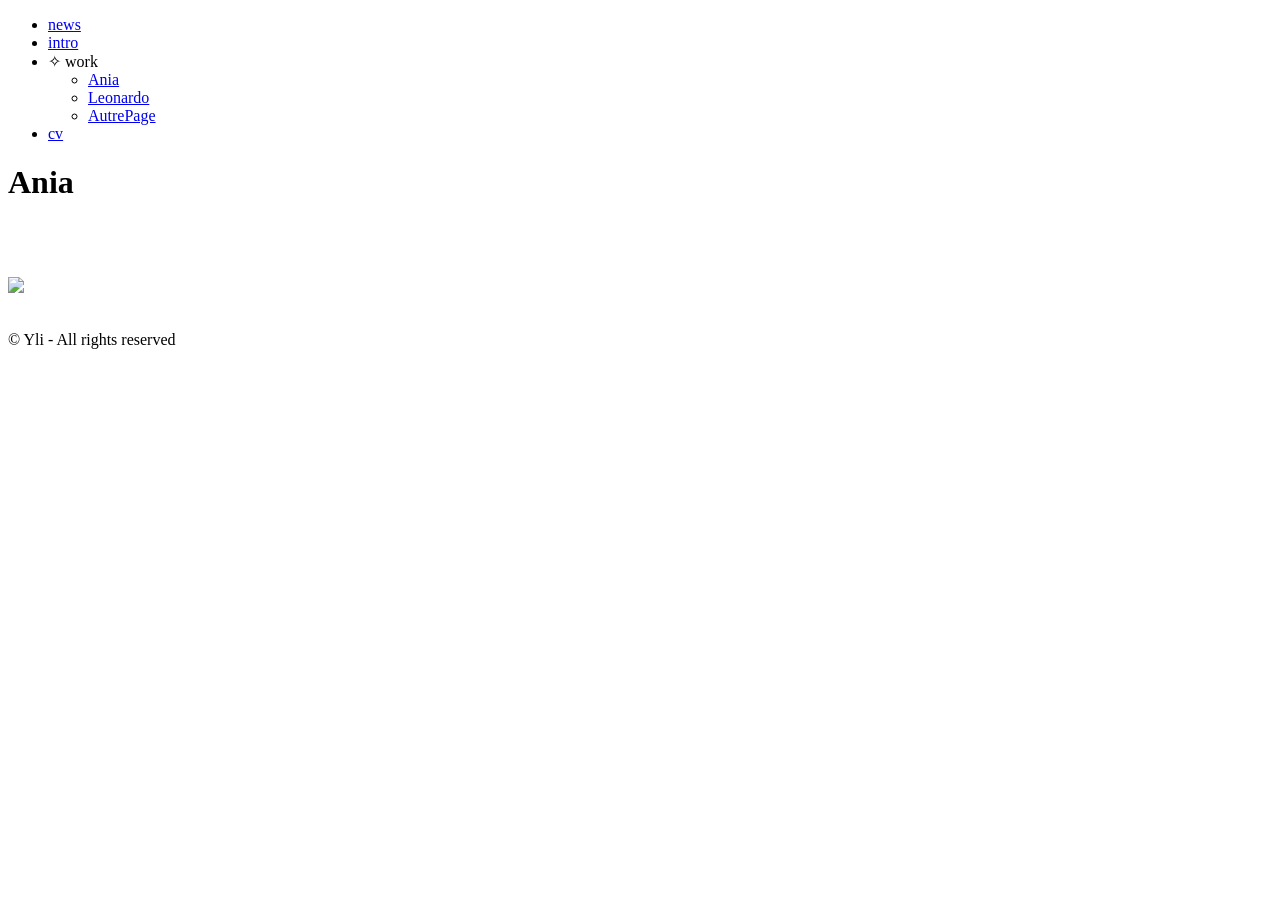
==== ania.html @ 1fac471d "Add files via upload" ====
<!doctype html>
<html lang="en">
<head>
  <meta charset="UTF-8">
  <title>Ania Gallery</title>

  <!-- Load main site styles FIRST -->
  <link rel="stylesheet" href="../css/styles.css">

  <!-- Then page-specific styles -->
  <link rel="stylesheet" href="../css/ania.css">

  <meta name="viewport" content="width=device-width, initial-scale=1.0">
</head>
	
	<!-- MENU (copié depuis index.html) -->
 <nav class="menu-vertical">
  <ul>
    <li><a href="../index.html">news</a></li>
    <li><a href="../news.html">intro</a></li>
    <li class="dropdown cyber">
      <div class="dropdown-toggle"><span class="angel-icon">✧</span> work</div>
      <ul class="submenu">
        <li><a href="../ania.html">Ania</a></li>
        <li><a href="../leo.html">Leonardo</a></li>
        <li><a href="autre.html">AutrePage</a></li>
      </ul>
    </li>
    <li><a href="../contacts.html">cv</a></li>
  </ul>
</nav>
	
	
<link rel="stylesheet" href="../css/styles.css">
<link rel="stylesheet" href="../css/ania.css">

	
  <!-- Header -->
  <header>
    <h1>Ania</h1>
  </header>

  <!-- Gallery Container --> 
  <main class="gallery-container">

  <div class="gallery-item">
    <img src="../img/ania dossier.html/IMG_1831.jpg" alt="">
  </div>

  <div class="gallery-item">
    <img src="../img/ania dossier.html/IMG_7163-2.jpg" alt="">
  </div>

  <div class="gallery-item">
    <img src="../img/ania dossier.html/P1011705.jpg" alt="">
  </div>

  <!-- Ligne spéciale pour les 2 grandes -->
  <div class="full-row">
    <div class="gallery-item">
      <img src="../img/ania dossier.html/IMG_8097.jpg"="">
    </div>

    <div class="gallery-item">
      <img src="../img/ania dossier.html/IMG_3034.jpg" alt="">
    </div>
  </div>

</main>


 
  <!-- Footer -->
  <footer>
    <p>&copy; Yli - All rights reserved</p>
  </footer>

</body>
</html>
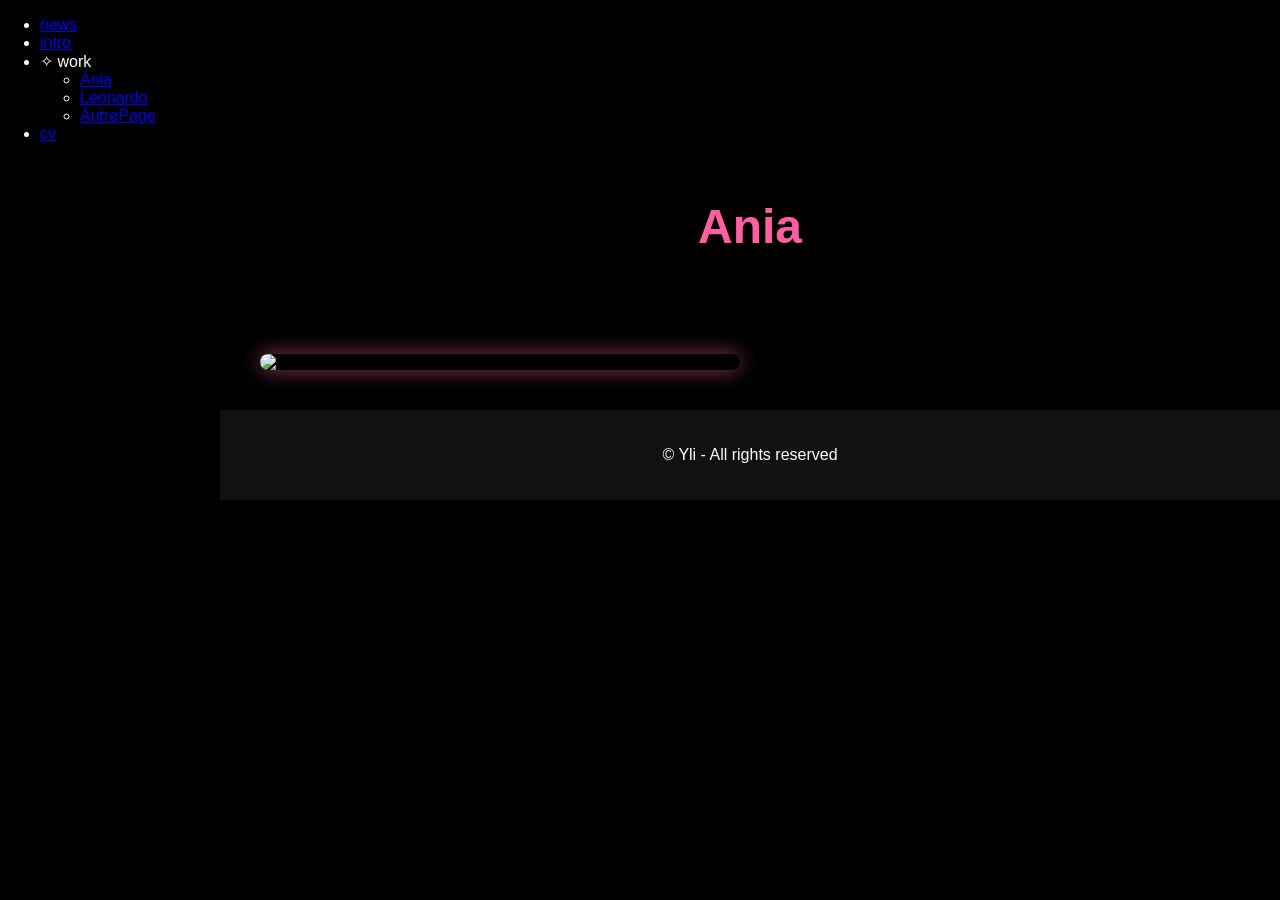
==== commit 1c7b9be6: "Update ania.html" ====
--- a/ania.html
+++ b/ania.html
@@ -7,10 +7,10 @@
   <title>Ania Gallery</title>
 
   <!-- Load main site styles FIRST -->
-  <link rel="stylesheet" href="../css/styles.css">
+  <link rel="stylesheet" href="styles.css">
 
   <!-- Then page-specific styles -->
-  <link rel="stylesheet" href="../css/ania.css">
+  <link rel="stylesheet" href="ania.css">
 
   <meta name="viewport" content="width=device-width, initial-scale=1.0">
 </head>
@@ -18,23 +18,23 @@
 	<!-- MENU (copié depuis index.html) -->
  <nav class="menu-vertical">
   <ul>
-    <li><a href="../index.html">news</a></li>
-    <li><a href="../news.html">intro</a></li>
+    <li><a href="index.html">news</a></li>
+    <li><a href="news.html">intro</a></li>
     <li class="dropdown cyber">
       <div class="dropdown-toggle"><span class="angel-icon">✧</span> work</div>
       <ul class="submenu">
-        <li><a href="../ania.html">Ania</a></li>
-        <li><a href="../leo.html">Leonardo</a></li>
-        <li><a href="autre.html">AutrePage</a></li>
+        <li><a href="ania.html">Ania</a></li>
+        <li><a href="leo.html">Leonardo</a></li>
+        <li><a href="html/autre.html">AutrePage</a></li>
       </ul>
     </li>
-    <li><a href="../contacts.html">cv</a></li>
+    <li><a href="contacts.html">cv</a></li>
   </ul>
 </nav>
 	
 	
-<link rel="stylesheet" href="../css/styles.css">
-<link rel="stylesheet" href="../css/ania.css">
+<link rel="stylesheet" href="css/styles.css">
+<link rel="stylesheet" href="css/ania.css">
 
 	
   <!-- Header -->
@@ -46,25 +46,25 @@
   <main class="gallery-container">
 
   <div class="gallery-item">
-    <img src="../img/ania dossier.html/IMG_1831.jpg" alt="">
+    <img src="img/ania dossier.html/IMG_1831.jpg" alt="">
   </div>
 
   <div class="gallery-item">
-    <img src="../img/ania dossier.html/IMG_7163-2.jpg" alt="">
+    <img src="img/ania dossier.html/IMG_7163-2.jpg" alt="">
   </div>
 
   <div class="gallery-item">
-    <img src="../img/ania dossier.html/P1011705.jpg" alt="">
+    <img src="img/ania dossier.html/P1011705.jpg" alt="">
   </div>
 
   <!-- Ligne spéciale pour les 2 grandes -->
   <div class="full-row">
     <div class="gallery-item">
-      <img src="../img/ania dossier.html/IMG_8097.jpg"="">
+      <img src="img/ania dossier.html/IMG_8097.jpg"="">
     </div>
 
     <div class="gallery-item">
-      <img src="../img/ania dossier.html/IMG_3034.jpg" alt="">
+      <img src="img/ania dossier.html/IMG_3034.jpg" alt="">
     </div>
   </div>
 
--- a/ania.css
+++ b/ania.css
@@ -0,0 +1,68 @@
+html, body {
+  margin: 0;
+  padding: 0;
+  background: black !important; /* force le noir et supprime toute image de styles.css */
+  color: white;
+  font-family: 'Octuple Max', sans-serif;
+}
+
+header {
+  text-align: center;
+  padding: 40px 0;
+}
+
+header h1 {
+  font-size: 48px;
+  color: #ff5fa2;
+  margin: 0;
+}
+
+.gallery-container {
+  display: grid;
+  grid-template-columns: repeat(auto-fit, minmax(300px, 1fr));
+  gap: 20px;
+  padding: 40px;
+  max-width: 1200px;
+  margin: 0 auto;
+}
+
+.gallery-item img {
+  width: 100%;
+  height: auto;
+  display: block;
+  border-radius: 12px;
+  box-shadow: 0 0 20px rgba(255, 95, 162, 0.6);
+  transition: transform 0.3s ease, box-shadow 0.3s ease;
+}
+
+.gallery-item img:hover {
+  transform: scale(1.05);
+  box-shadow: 0 0 30px rgba(255, 95, 162, 0.9);
+}
+
+footer {
+  text-align: center;
+  padding: 20px;
+  color: white;
+  background-color: #111;
+}
+@charset "UTF-8";
+/* CSS Document */
+
+/* Images plus grandes (moitié de page) */
+/* Ligne des deux grandes images */
+.full-row {
+  grid-column: 1 / -1; /* prend toute la largeur */
+  display: grid;
+  grid-template-columns: 1fr 1fr; /* 2 colonnes égales */
+  gap: 20px;
+}
+
+
+/* Décale tout le contenu principal */
+header,
+.gallery-container,
+footer {
+  margin-left: 220px;
+}
+
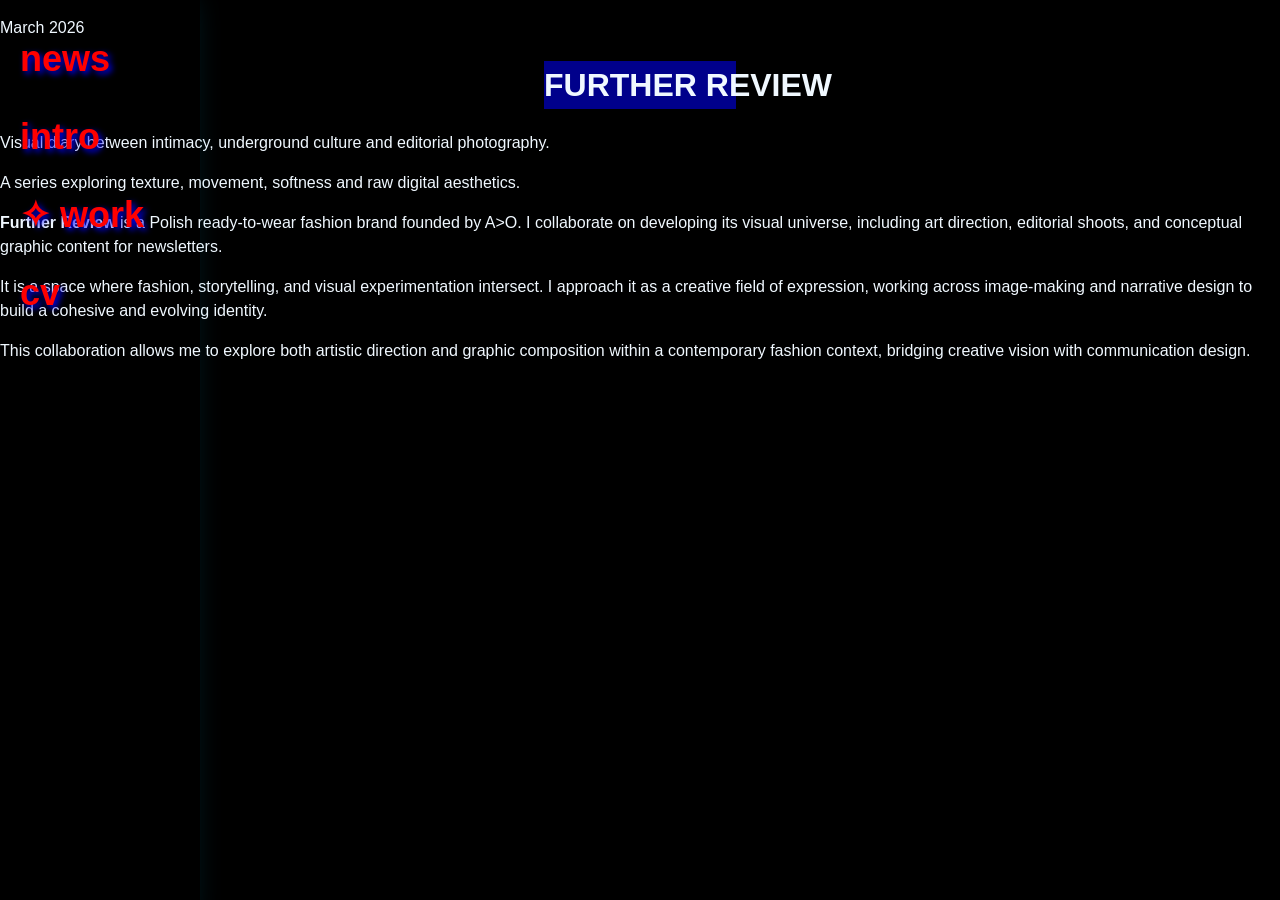
==== commit cbd2961e: "Update ania.html" ====
--- a/ania.html
+++ b/ania.html
@@ -1,81 +1,124 @@
-
-
 <!doctype html>
 <html lang="en">
+
 <head>
   <meta charset="UTF-8">
   <title>Ania Gallery</title>
 
-  <!-- Load main site styles FIRST -->
+  <!-- styles -->
   <link rel="stylesheet" href="styles.css">
-
-  <!-- Then page-specific styles -->
   <link rel="stylesheet" href="ania.css">
 
   <meta name="viewport" content="width=device-width, initial-scale=1.0">
 </head>
-	
-	<!-- MENU (copié depuis index.html) -->
- <nav class="menu-vertical">
+
+<body>
+
+<!-- MENU -->
+<nav class="menu-vertical">
   <ul>
     <li><a href="index.html">news</a></li>
     <li><a href="news.html">intro</a></li>
+
     <li class="dropdown cyber">
-      <div class="dropdown-toggle"><span class="angel-icon">✧</span> work</div>
+      <div class="dropdown-toggle">
+        <span class="angel-icon">✧</span>
+        work
+      </div>
+
       <ul class="submenu">
-        <li><a href="ania.html">Ania</a></li>
+        <li><a href="furtherreview.html">Ania</a></li>
         <li><a href="leo.html">Leonardo</a></li>
         <li><a href="html/autre.html">AutrePage</a></li>
       </ul>
     </li>
+
     <li><a href="contacts.html">cv</a></li>
   </ul>
 </nav>
-	
-	
-<link rel="stylesheet" href="css/styles.css">
-<link rel="stylesheet" href="css/ania.css">
 
-	
-  <!-- Header -->
-  <header>
-    <h1>Ania</h1>
-  </header>
 
-  <!-- Gallery Container --> 
-  <main class="gallery-container">
+<!-- SPLIT LAYOUT -->
+<div class="split-layout">
 
-  <div class="gallery-item">
-    <img src="img/ania dossier.html/IMG_1831.jpg" alt="">
+  <!-- LEFT SIDE = IMAGES -->
+  <div class="left-side">
+
+    <div class="image-block">
+      <img src="IG-story-further-review-bears-no-logo-final.png" alt="">
+    </div>
+
+    <div class="image-block">
+      <img src="IMG_0936.jpg" alt="">
+    </div>
+
+    <div class="image-block">
+      <img src="Further review field of spring flowers 206268 V2.PNG" alt="">
+    </div>
+
+    <div class="image-block">
+      <img src="FR-Pop-up-IG-post-V4.PNG" alt="">
+    </div>
+
+    <div class="image-block">
+      <img src="IMG_0696.jpg" alt="">
+    </div>
+
+    <div class="image-block">
+      <img src="IMG_1831.jpg" alt="">
+    </div>
+
+    <div class="image-block">
+      <img src="IMG_0913.jpg" alt="">
+    </div>
+
   </div>
 
-  <div class="gallery-item">
-    <img src="img/ania dossier.html/IMG_7163-2.jpg" alt="">
+
+  <!-- RIGHT SIDE = STICKY + SCROLL TEXT -->
+  <div class="right-side">
+
+    <div class="text-sticky">
+
+      <p class="ania-date">March 2026</p>
+
+   <h1>
+  <span>FURTHER</span>
+  <span>REVIEW</span>
+</h1>
+
+      <p class="ania-description">
+        Visual diary between intimacy,
+        underground culture and editorial photography.
+      </p>
+
+      <p>
+        A series exploring texture, movement,
+        softness and raw digital aesthetics.
+      </p>
+
+      <!-- EDITORIAL TEXT (NOW CORRECTLY ON RIGHT SIDE) -->
+      <div class="further-review">
+
+        <p>
+          <strong>Further Review</strong> is a Polish ready-to-wear fashion brand founded by A&gt;O. I collaborate on developing its visual universe, including art direction, editorial shoots, and conceptual graphic content for newsletters.
+        </p>
+
+        <p>
+          It is a space where fashion, storytelling, and visual experimentation intersect. I approach it as a creative field of expression, working across image-making and narrative design to build a cohesive and evolving identity.
+        </p>
+
+        <p>
+          This collaboration allows me to explore both artistic direction and graphic composition within a contemporary fashion context, bridging creative vision with communication design.
+        </p>
+
+      </div>
+
+    </div>
+
   </div>
 
-  <div class="gallery-item">
-    <img src="img/ania dossier.html/P1011705.jpg" alt="">
-  </div>
-
-  <!-- Ligne spéciale pour les 2 grandes -->
-  <div class="full-row">
-    <div class="gallery-item">
-      <img src="img/ania dossier.html/IMG_8097.jpg"="">
-    </div>
-
-    <div class="gallery-item">
-      <img src="img/ania dossier.html/IMG_3034.jpg" alt="">
-    </div>
-  </div>
-
-</main>
-
-
- 
-  <!-- Footer -->
-  <footer>
-    <p>&copy; Yli - All rights reserved</p>
-  </footer>
+</div>
 
 </body>
 </html>
--- a/styles.css
+++ b/styles.css
@@ -0,0 +1,936 @@
+
+
+
+
+/* ===== SUBMENU POETRY ===== */
+
+/* ===== Menu vertical principal ===== */
+.menu-vertical {
+  position: fixed;
+  top: 0;
+  left: 0;
+
+  height: 100vh;
+  width: 200px;
+
+  background-color: transparent;
+  padding-top: 20px;
+  z-index: 1000;
+}
+
+/* Parent menu Poetry */
+.menu-vertical .cyber > .dropdown-toggle {
+  display: flex;              /* pour aligner Ã©toile et texte */
+  align-items: center;        /* centre verticalement */
+  width: 100%;                /* prend toute la largeur du menu */
+  padding: 12px 20px;         
+  box-sizing: border-box;     
+  font-family: 'Octuple Max', sans-serif;
+  font-size: 36px;
+  font-weight: bold;
+  color: red;
+  text-shadow: 3px 3px 6px blue;
+  background-color: transparent;
+  cursor: pointer;
+  transition: all 0.3s ease;
+}
+
+/* Ã‰toile avant le texte */
+.menu-vertical .cyber > .dropdown-toggle .angel-icon {
+  margin-right: 10px;
+  transition: transform 0.4s ease, opacity 0.3s ease;
+}
+
+/* Survol sur toute la largeur du div */
+.menu-vertical .cyber > .dropdown-toggle:hover {
+  background-color: white;
+  color: black;
+}
+
+
+/* Texte du menu */
+.menu-vertical .cyber > .dropdown-toggle .menu-text {
+  margin-left: 10px;           /* espace entre l'Ã©toile et le texte */
+}
+
+/* IcÃ´ne âœ§ Ã  gauche */
+.menu-vertical .cyber > .dropdown-toggle .angel-icon {
+  display: inline-block;
+  transition: transform 0.4s ease;
+  color: red;
+}
+
+/* Rotation de l'Ã©toile quand le sous-menu est actif */
+.menu-vertical .cyber.active > .dropdown-toggle .angel-icon {
+  transform: rotate(180deg);
+  color: blue;                 /* couleur diffÃ©rente si ouvert */
+}
+
+/* Effet visuel au survol pour indiquer un sous-menu */
+.menu-vertical .cyber > .dropdown-toggle:hover {
+  background-color: white;     /* mÃªme effet que sur les autres liens */
+  color: black;
+}
+
+/* Sous-menu Poetry */
+.cyber .submenu {
+  list-style: none;
+  padding: 0;
+  margin: 0;
+  max-height: 0;
+  overflow: hidden;
+  opacity: 0;
+  transform: translateY(-10px);
+  transition: 
+  max-height 0.5s ease,
+  opacity 0.3s ease,
+  transform 0.3s ease;
+}
+
+/* Quand actif, le sous-menu sâ€™ouvre */
+.cyber.active > .submenu {
+  max-height: 500px;
+  opacity: 1;
+  transform: translateY(0);
+}
+
+/* Liens des sous-menus */
+.cyber .submenu li a {
+  display: block;
+  padding: 12px 40px;
+  font-size: 28px;
+  font-family: 'Octuple Max', sans-serif;
+  font-weight: bold;
+  color: red;
+  text-shadow: 3px 3px 6px blue;
+  background: transparent;
+  text-decoration: none;
+  transition: all 0.3s ease;
+}
+
+/* Hover sur les sous-menus */
+.cyber .submenu li a:hover {
+  background-color: white;
+  color: black;
+  transform: translateX(6px);
+}
+
+
+
+
+/* ===== SUBMENU POETRY - FIN ===== */
+
+
+/* S'assure que le menu reste vertical Ã  gauche */
+.menu-vertical ul {
+  display: flex;
+  flex-direction: column; /* menu vertical */
+}
+
+/* Sous-menu doit s'aligner sous le parent vertical */
+.menu-vertical .submenu {
+  position: relative;      /* pas en absolute pour ne pas se dÃ©caler */
+  margin-left: 0;
+}
+
+
+.cyber .submenu {
+  width: 200px;           /* mÃªme largeur que menu */
+  margin-left: 0;
+}
+
+
+/* Liste verticale */
+.menu-vertical ul {
+  list-style: none;  
+  margin: 0;
+  padding: 0;
+}
+
+/* Style des liens */
+.menu-vertical li a {
+  display: block;
+  color: red;                        /* texte rouge */
+  font-family: 'Octuple Max', sans-serif; /* police Octuple Max */
+  font-weight: bold;                  /* texte en gras */
+  text-decoration: none;
+  padding: 12px 20px;
+  font-size: 36px;                   /* double taille pour Ãªtre visible */
+  text-shadow: 3px 3px 6px blue;     /* ombre bleue plus prononcÃ©e */
+  background-color: transparent;      /* fond transparent */
+  transition: all 0.3s;      
+
+}
+
+
+/* Effet sur hover */
+.menu-vertical li a:hover {
+  background-color: white; /* fond blanc au survol */
+  color: black; /* texte noir sur fond blanc */
+}
+
+
+/* ================================= */
+nav.menu-nav ul li.btn{
+	display: inline-block;
+	list-style-type: none;}
+
+nav.menu-nav ul li.btn a{color: white;
+	background-color: darkblue;
+	text-decoration: none;
+padding: 10px;
+font-size: 30px}
+
+nav.menu-nav ul li.btn:hover a{color: darkblue;
+background-color: white;
+transition: all 0.3s;}
+
+
+header{background-color: black;}
+p {color: aliceblue}
+
+footer{background-color: red;}
+
+
+
+h1 {color: aliceblue;background-color: darkblue;margin-left: auto;margin-right: auto;width: 6em;
+white-space: nowrap;}
+
+p.Bienvenue{color: #7D0C1C;
+background-color: #EBDDDE;}
+
+
+p.vivacss{color: blue;background-color: aliceblue;font-weight: bold;}
+
+
+
+a {background-color: aliceblue
+}
+
+h1.headline{font-size: 50px;}
+
+img{display: block; margin-left: auto;margin-right: auto}
+
+marquee {color: #7D0C1C;
+background-color: #EBDDDE;}
+
+
+div#content div.annonce{background-color: white;
+width: 100%;
+	margin: 8px;
+}
+
+div#content{background-color:transparent}
+
+
+div#content div{display: inline-block;
+width: 48%;}
+
+
+div#content div h1,
+div#content div p,
+div#content div iframe {
+  margin: 35px;
+}
+
+div#content div.leftbox{
+	background-color: yellow;
+	vertical-align:middle;
+}
+
+
+div#content div.rightbox{ 
+	background-color:lightpink;align-content: center;
+}
+
+
+
+/* ===== MENU FIXE scroll ===== */
+.parallax {
+  background-image: url("futuristic background.png");/* ===== background principal au centre ===== */
+  background-size: cover;
+  background-position: center;
+  background-attachment: fixed;
+
+	
+	
+  min-height: 100vh;
+  display: flex;
+  justify-content: center;
+  align-items: center;
+}
+
+.contenu {
+  background: rgba(0, 0, 0, 0.6); /* optionnel */
+  color: white;
+  padding: 40px;
+  max-width: 800px;
+}
+
+/* ===== MENU FIXE scroll ===== */
+.logo-wrap {
+  position: relative;
+  display: flex;
+  justify-content: center;
+  align-items: center;
+}
+
+/* ===== pesci gif ===== */
+
+/* fish container sits ON TOP of logo area */
+.fish-container {
+  position: absolute;
+  inset: 0;
+  pointer-events: none;
+  z-index: 10;
+}
+
+/* fish base */
+.fish {
+  position: absolute;
+  width: 120px;
+  animation: swim-right-left 20s linear infinite;
+}
+
+/* animation droite â†’ gauche */
+@keyframes swim-right-left {
+  0% {
+    transform: translateX(110vw); /* commence hors Ã©cran Ã  droite */
+  }
+  100% {
+    transform: translateX(-200px); /* sort Ã  gauche */
+  }
+}
+
+/* sÃ©parateur contenu */
+.separator-y2k {
+  width: 70%;
+  height: 4px;
+  margin: 60px auto;
+  background: linear-gradient(
+    to right,
+    transparent,
+    #00ccff,
+    #66ffff,
+    #00ccff,
+    transparent
+  );
+  box-shadow:
+    0 0 8px #00ccff,
+    0 0 16px rgba(0, 204, 255, 0.8);
+  border-radius: 10px;
+}
+
+/* Date du post */
+.cover-date {
+  font-family: Arial, sans-serif;
+  font-size: 24px;
+  font-weight: bold;
+  color: #ff5fa2; /* rose */
+  text-shadow: 0 0 6px rgba(255, 95, 162, 0.8);
+  margin-bottom: 20px;
+  width: 100%;
+  text-align: right;
+}
+
+/* Container centrÃ© absolu */
+.cover-section {
+  display: flex;
+  flex-direction: column;
+  align-items: center;      /* centre horizontalement tous les Ã©lÃ©ments */
+  justify-content: flex-start;
+  text-align: center;       /* centre le texte */
+  margin: 80px auto;        /* centre la section entiÃ¨re */
+  width: 100%;
+  max-width: 900px;         /* limite la largeur totale */
+  box-sizing: border-box;
+}
+
+/* Description au-dessus */
+.cover-description {
+  font-family: 'Octuple Max', sans-serif;
+  font-size: 24px;
+  font-weight: bold;
+  color: #00ccff;
+  text-shadow: 0 0 6px rgba(0, 204, 255, 0.8);
+  margin-bottom: 20px;
+  width: 100%;
+}
+
+/* Image centrÃ©e */
+
+.cover-image {
+  display: block;           
+  max-width: 52.5%; /* avant câ€™Ã©tait 70%, rÃ©duit dâ€™environ 25% */
+  height: auto;
+  border-radius: 16px;
+  box-shadow: 
+    0 0 20px rgba(0, 153, 255, 0.6),
+    0 10px 30px rgba(0, 0, 0, 0.4);
+  margin: 0 auto 30px auto; /* reste centrÃ© */
+}
+
+
+/* Texte dÃ©taillÃ© en dessous */
+.cover-text {
+  width: 100%;
+  max-width: 800px;         /* largeur confortable */
+  margin: 0 auto;           /* centre horizontalement */
+  text-align: center;
+  font-family: 'Arial', sans-serif;
+  font-size: 16px;
+  color: #fff;
+  line-height: 1.6;
+  padding: 0 20px;          /* pour petits Ã©crans */
+}
+
+/* SÃ©paration entre les articles */
+.cover-section {
+  padding-bottom: 60px;
+  border-bottom: 1px solid rgba(255,255,255,0.1);
+}
+
+.cover-section:last-child {
+  border-bottom: none;
+}
+
+
+
+/* ==== 4 March images row with neon / Y2K vibe ==== */
+/* March slider container */
+
+/*STEP 1 â€” FIX MAIN CONTAINER */
+.march-slider {
+  width: 100%;
+  max-width: 700px;
+  margin: 0 auto;
+  position: relative;
+  display: flex;
+  align-items: center;
+  justify-content: center;
+}
+
+/* STEP 2 Fix window slider */
+.slider-window {
+  width: 100%;
+  overflow: hidden;
+  display: flex;
+  justify-content: center;
+}
+
+/* STEP 3 â€” MAKE TRACK RESPONSIVE */
+.slider-track {
+  display: flex;
+  transition: transform 0.4s ease;
+}
+
+/* STEP 4 â€” FIX IMAGES INSIDE SLIDER */
+
+.march-image {
+  width: 100%;
+  max-width: 100%;
+  height: auto;
+  flex-shrink: 0;
+}
+
+
+/*--------------FIN MOBILE RESPONSIVE---------*/
+
+/* slider viewport */
+.slider-window {
+  overflow: hidden;
+  width: 600px;
+  border-radius: 16px;
+  box-shadow: 
+    0 0 15px rgba(0, 255, 255, 0.8),
+    0 0 30px rgba(0, 153, 255, 0.6);
+}
+
+/* track that slides left/right */
+.slider-track {
+  display: flex;
+  transition: transform 0.3s ease;
+}
+
+/* slider images */
+.slider-track .march-image {
+  min-width: 100%;  
+  height: auto;
+  border-radius: 16px;
+  object-fit: cover;
+  transition: transform 0.35s ease, filter 0.35s ease;
+}
+
+/* hover effect for Y2K glow */
+.slider-track .march-image:hover {
+  transform: scale(1.05);
+  filter: brightness(1.1);
+  box-shadow: 0 0 25px rgba(0,204,255,0.7);
+}
+
+/* slider buttons on sides */
+.slider-btn {
+  position: absolute;
+  top: 50%;
+  transform: translateY(-50%); /* center vertically */
+  background: rgba(0,0,0,0.6);
+  color: #00ccff;
+  border: none;
+  padding: 10px 15px;
+  font-size: 24px;
+  cursor: pointer;
+  border-radius: 12px;
+  box-shadow:
+    0 0 10px #00ccff,
+    0 0 20px rgba(0,204,255,0.5);
+  transition: all 0.3s ease;
+  z-index: 10;
+}
+
+/* left arrow on left */
+.slider-btn.left {
+  left: -40px; /* adjust distance from image */
+}
+
+/* right arrow on right */
+.slider-btn.right {
+  right: -40px; /* adjust distance from image */
+}
+
+/* hover effect */
+.slider-btn:hover {
+  background: rgba(0,0,0,0.8);
+  transform: translateY(-50%) scale(1.1);
+}
+/* Force small "little guy right here" inline image size */
+.person-small {
+  width: 80px !important;  /* overrides any other width */
+  height: auto !important;
+  margin-left: 8px;
+  vertical-align: middle;
+  border-radius: 8px;
+  box-shadow: 0 0 10px rgba(0,0,0,0.5);
+  display: inline-block;   /* stay on same line */
+}
+/* ==== 4 March images row with neon / Y2K vibe ==== FIN*/
+
+/* galerie spÃ©cifique Ã  l'article 6 March shooting leo BMTH */
+
+.march-photos{
+  display:grid;
+  grid-template-columns: 2fr 1fr;
+  grid-template-rows: auto auto auto;
+  gap:20px;
+  margin-top:30px;
+}
+
+.march-photos img{
+  width:100%;
+  height:100%;
+  object-fit:cover;
+  border-radius:12px;
+}
+
+/* grande image */
+.march-photos .big-photo{
+  grid-row: span 3;
+}
+/* effets âœ¨ zoom
+âœ¨ glow cyber
+âœ¨ image qui se soulÃ¨ve */
+
+.march-photos img{
+  width:100%;
+  height:100%;
+  object-fit:cover;
+  border-radius:12px;
+  transition: all 0.35s ease;
+}
+
+.march-photos img:hover{
+  transform: scale(1.05) translateY(-6px);
+  box-shadow: 0 0 25px rgba(0,204,255,0.7);
+}
+
+/* galerie spÃ©cifique Ã  l'article 6 March shooting leo BMTH FIN */
+
+/* === Punk / Hardcore post 19 march === */
+
+.cover-section.punk {
+  background: black;
+  color: white;
+  padding: 25px;
+  border: 2px solid white;
+  position: relative;
+  overflow: hidden;
+}
+
+/* Optional gritty overlay effect */
+.cover-section.punk::before {
+  content: "";
+  position: absolute;
+  inset: 0;
+  background: url('../grain.png'); /* optional texture image */
+  opacity: 0.08;
+  pointer-events: none;
+}
+
+/* Image black & white */
+.cover-section.punk .cover-image {
+  filter: grayscale(100%) contrast(120%);
+}
+
+/* Description with punk vibe */
+.cover-section.punk .cover-description {
+  font-style: italic;
+  letter-spacing: 1px;
+  text-transform: uppercase;
+}
+
+/* Text styling */
+.cover-section.punk .punk-text {
+  font-size: 14px;
+  line-height: 1.6;
+  opacity: 0.9;
+}
+
+/* Slight blur / haze feel for background text area */
+.cover-section.punk .cover-text {
+  background: rgba(255, 255, 255, 0.05);
+  backdrop-filter: blur(4px);
+  padding: 15px;
+  border-left: 3px solid white;
+}
+
+
+.cover-section.punk .cover-date {
+  font-size: 22px;
+  text-transform: uppercase;
+  letter-spacing: 2px;
+  border-bottom: 1px solid white;
+  padding-bottom: 5px;
+}
+
+.cover-section.punk:hover {
+  transform: scale(1.01);
+  transition: 0.2s;
+}
+.spin-on-scroll.active {
+  animation: spin3 1.8s ease-out forwards;
+  transform-origin: center;
+}
+
+@keyframes spin3 {
+  from {
+    transform: rotate(0deg);
+  }
+  to {
+    transform: rotate(1080deg); /* 3 spins */
+  }
+}
+/* === Punk / Hardcore post 19 march === FIN*/
+
+/* === SETTIMANA SANTA 4 APRILE=== */
+
+.ba-wrap {
+  position: relative;
+  width: 500px;
+  max-width: 100%;
+  margin: 50px auto;
+  overflow: hidden;
+  user-select: none;
+}
+
+.ba-after {
+  width: 100%;
+  display: block;
+}
+
+/* IMPORTANT: this becomes the "mask" */
+.ba-before {
+  position: absolute;
+  top: 0;
+  left: 0;
+  height: 100%;
+  width: 50%;
+  overflow: hidden;
+}
+
+/* force SAME size for both images */
+.ba-before img,
+.ba-after {
+  width: 100%;
+  height: 100%;
+  object-fit: cover;
+  display: block;
+}
+
+.ba-line {
+  position: absolute;
+  top: 0;
+  left: 50%;
+  width: 3px;
+  height: 100%;
+  background: white;
+  pointer-events: none;
+  z-index: 10;
+}
+
+/* mouse curser */
+
+
+.ba-wrap {
+  cursor: ew-resize;
+  touch-action: none;
+}
+/* === PSETTIMANA SANTA 4 APRILE=== FIN*/
+
+
+/* ===== Y2K BURGER MENU for MOBILE===== */
+
+/* Burger button */
+
+@media (max-width: 768px) {
+  .burger {
+    display: block;
+  }
+}
+
+/* Overlay (dark background when menu open) */
+.menu-overlay.active {
+  display: block;
+  position: fixed;
+  inset: 0;
+  background: rgba(0,0,0,0.6);
+  z-index: 2000;
+}
+
+
+ /* MOBILE responsive burger uniquement */
+/* ===== MOBILE BURGER ===== */
+
+@media (max-width: 768px) {
+  .burger {
+    display: block;
+    position: fixed;
+    top: 20px;
+    right: 20px;
+    z-index: 3000;
+    font-size: 30px;
+    cursor: pointer;
+    color: blue;
+  }
+
+	.burger {
+  outline: 3px solid lime;
+}
+
+/* movement rotate burger  */	
+.burger.active:hover {
+  transform: rotate(180deg) scale(1.2);
+  color: #00ccff;
+  text-shadow: 0 0 10px #00ccff;
+}
+
+	
+  .menu-vertical {
+    left: auto;
+    right: 0;
+
+    width: 220px;
+    height: 100vh;
+
+    background: rgba(0, 0, 0, 0.95);
+    backdrop-filter: blur(10px);
+
+    transform: translateX(110%);
+    transition: transform 0.35s ease;
+
+    z-index: 2500;
+    padding-top: 80px;
+  }
+	
+
+	
+  .menu-vertical.active {
+    transform: translateX(0);
+  }
+
+  /* menu links mobile */
+  .menu-vertical li a {
+    font-size: 24px;
+    padding: 15px 20px;
+  }
+
+  /* éviter scroll quand menu ouvert */
+  body.menu-open {
+    overflow: hidden;
+  }
+}
+
+/* effet glow global (desktop + mobile) */
+.menu-vertical {
+  box-shadow: -10px 0 30px rgba(0, 204, 255, 0.2);
+}
+
+.menu-vertical.active {
+  box-shadow: -10px 0 40px rgba(0, 204, 255, 0.6);
+}
+
+
+ /* STEP 1 MOBILE Adaptation for images  */
+img {
+  max-width: 100%;
+  height: auto;
+}
+
+/* STEP 2 MAKE TEXT RESPONSIVE (READABLE)*/
+body {
+  font-size: 16px;
+  line-height: 1.5;
+}
+
+/* INSIDE MOBILE*/
+@media (max-width: 768px) {
+  body {
+    font-size: 15px;
+  }
+
+  .cover-text {
+    padding: 10px 15px;
+  }
+
+  .cover-date,
+  .cover-description {
+    padding: 0 15px;
+  }
+}
+
+/* STEP 3 FIX CENTERED / WIDE LAYOUT*/
+.cover-section {
+  width: 100%;
+  max-width: 100%;
+  padding: 0 15px;
+  box-sizing: border-box;
+}
+
+/* STEP 4 MOBILE LAYOUT RULES*/
+@media (max-width: 768px) {
+
+  .contenu {
+    width: 100%;
+    padding: 10px;
+  }
+
+  .cover-section {
+    width: 100%;
+  }
+
+  .cover-image {
+    width: 100%;
+  }
+
+  .ba-wrap {
+    width: 100%;
+  }
+
+}
+
+/* PHOTO HEADER PORTFLIO*/
+.hero {
+  width: 100%;
+  height: 100vh; /* prend tout l’écran */
+  position: relative;
+  overflow: hidden;
+}
+
+.hero-img {
+  width: 100%;
+  height: 100%;
+  object-fit: cover;
+}
+
+.hero-text {
+  position: absolute;
+  top: 50%;
+  left: 50%;
+  transform: translate(-50%, -50%);
+  text-align: center;
+  color: white;
+  font-family: sans-serif;
+}
+
+.hero-text h1 {
+  font-size: 3rem;
+  margin: 0;
+}
+
+.hero-text p {
+  font-size: 1.2rem;
+  opacity: 0.8;
+}
+
+/* PHOTO HEADER PORTFLIO FIN */
+
+/* GIF HEADER PORTFLIO MOBILE */
+
+content: url(incubator visuel pour mobile V2.GIF);
+
+
+/* GIF HEADER PORTFLIO MOBILE FIN */
+
+/* backgorund pour photo header */
+
+body {
+  margin: 0;
+  background: transparent; /* ou enlève carrément la ligne */
+}
+
+.hero {
+  position: relative;
+  width: 100%;
+  height: 100vh;
+  overflow: hidden;
+  margin: 0;
+  padding: 0;
+}
+
+/* IMAGE */
+.hero-img {
+  position: absolute;
+  inset: 0;
+  width: 100%;
+  height: 100%;
+  object-fit: cover;
+  z-index: 1;
+}
+
+/* CANVAS (IMPORTANT POUR TON BUG BLANC) */
+#liquid-canvas {
+  position: absolute;
+  inset: 0;
+  width: 100%;
+  height: 100%;
+  z-index: 2;
+  pointer-events: none;
+  background: transparent;
+  mix-blend-mode: screen;
+  opacity: 0.5;
+}
+
+/* OVERLAY GLITCH */
+.hero-overlay {
+  background: transparent;
+}
+
+
+body {
+  margin: 0;
+}
+
+img {
+  display: block;
+  max-width: 100%;
+  height: auto;
+}
+/* backgorund pour photo header FIN */
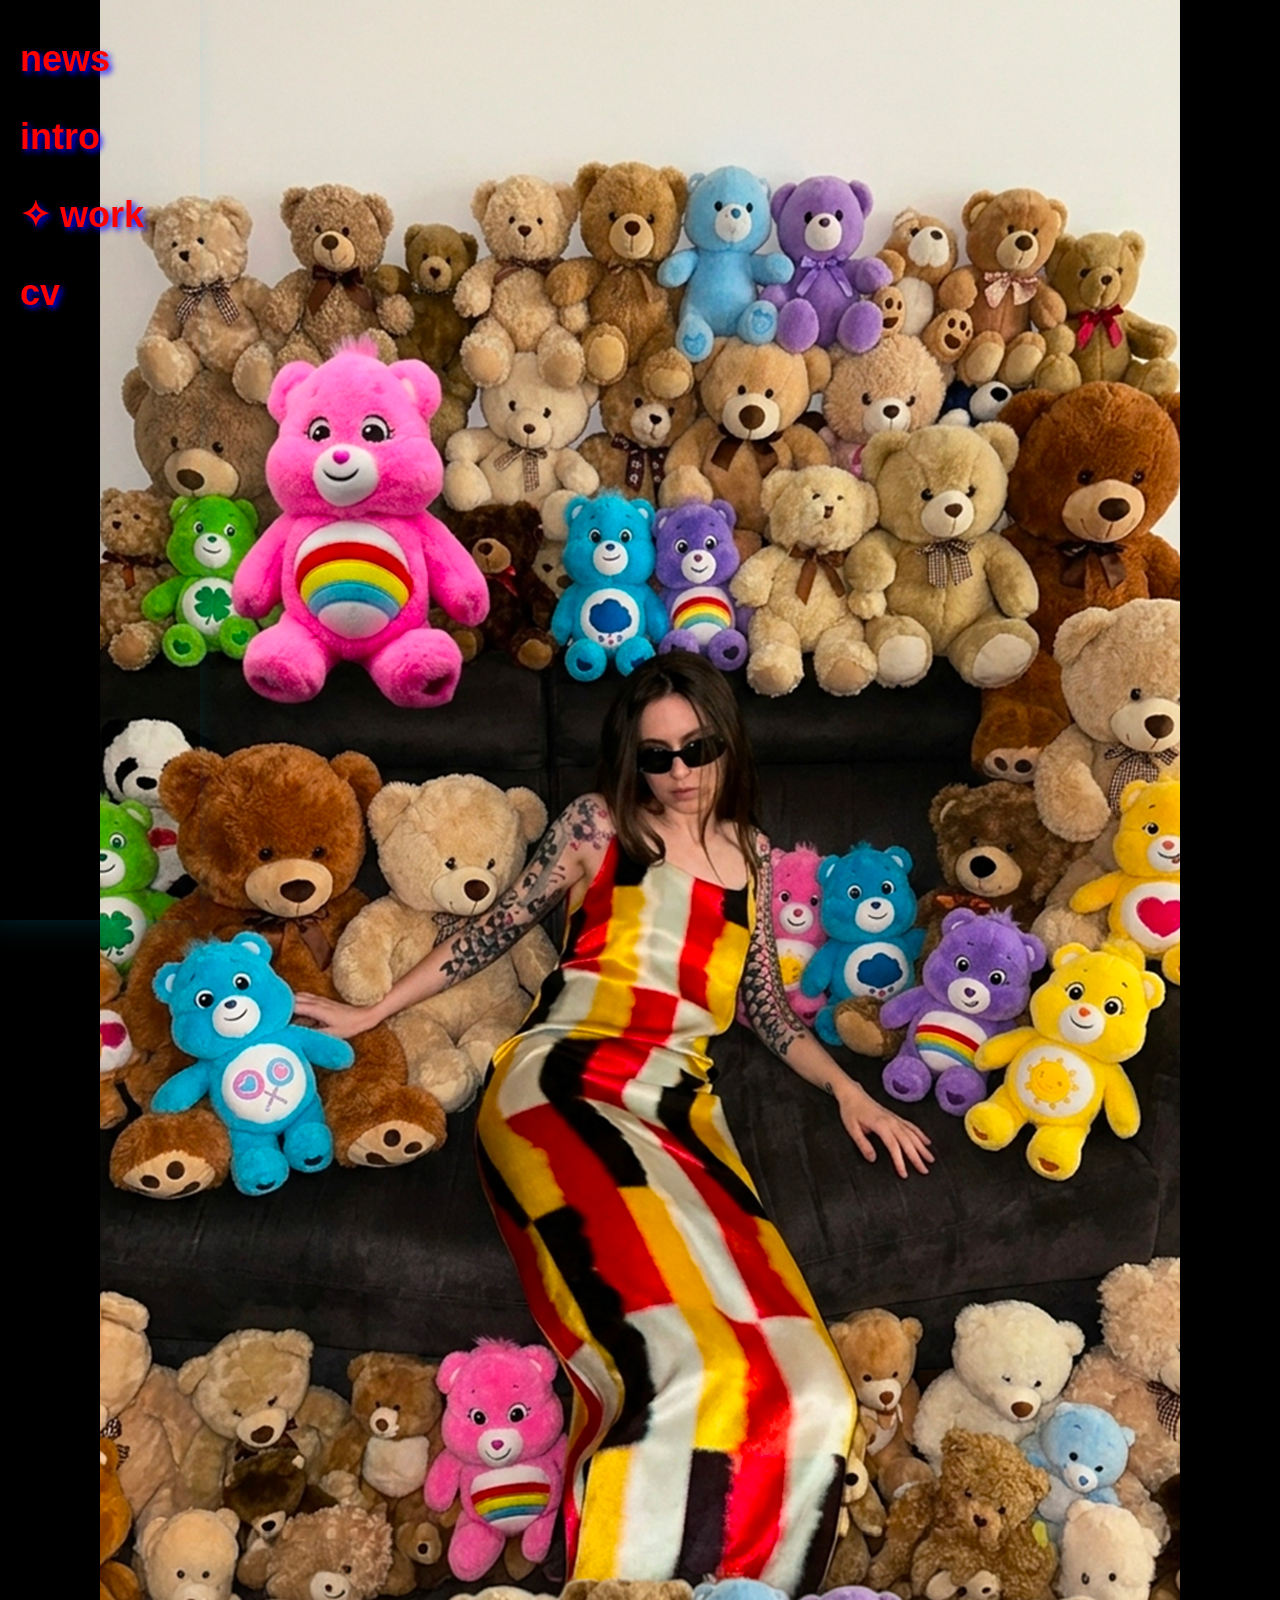
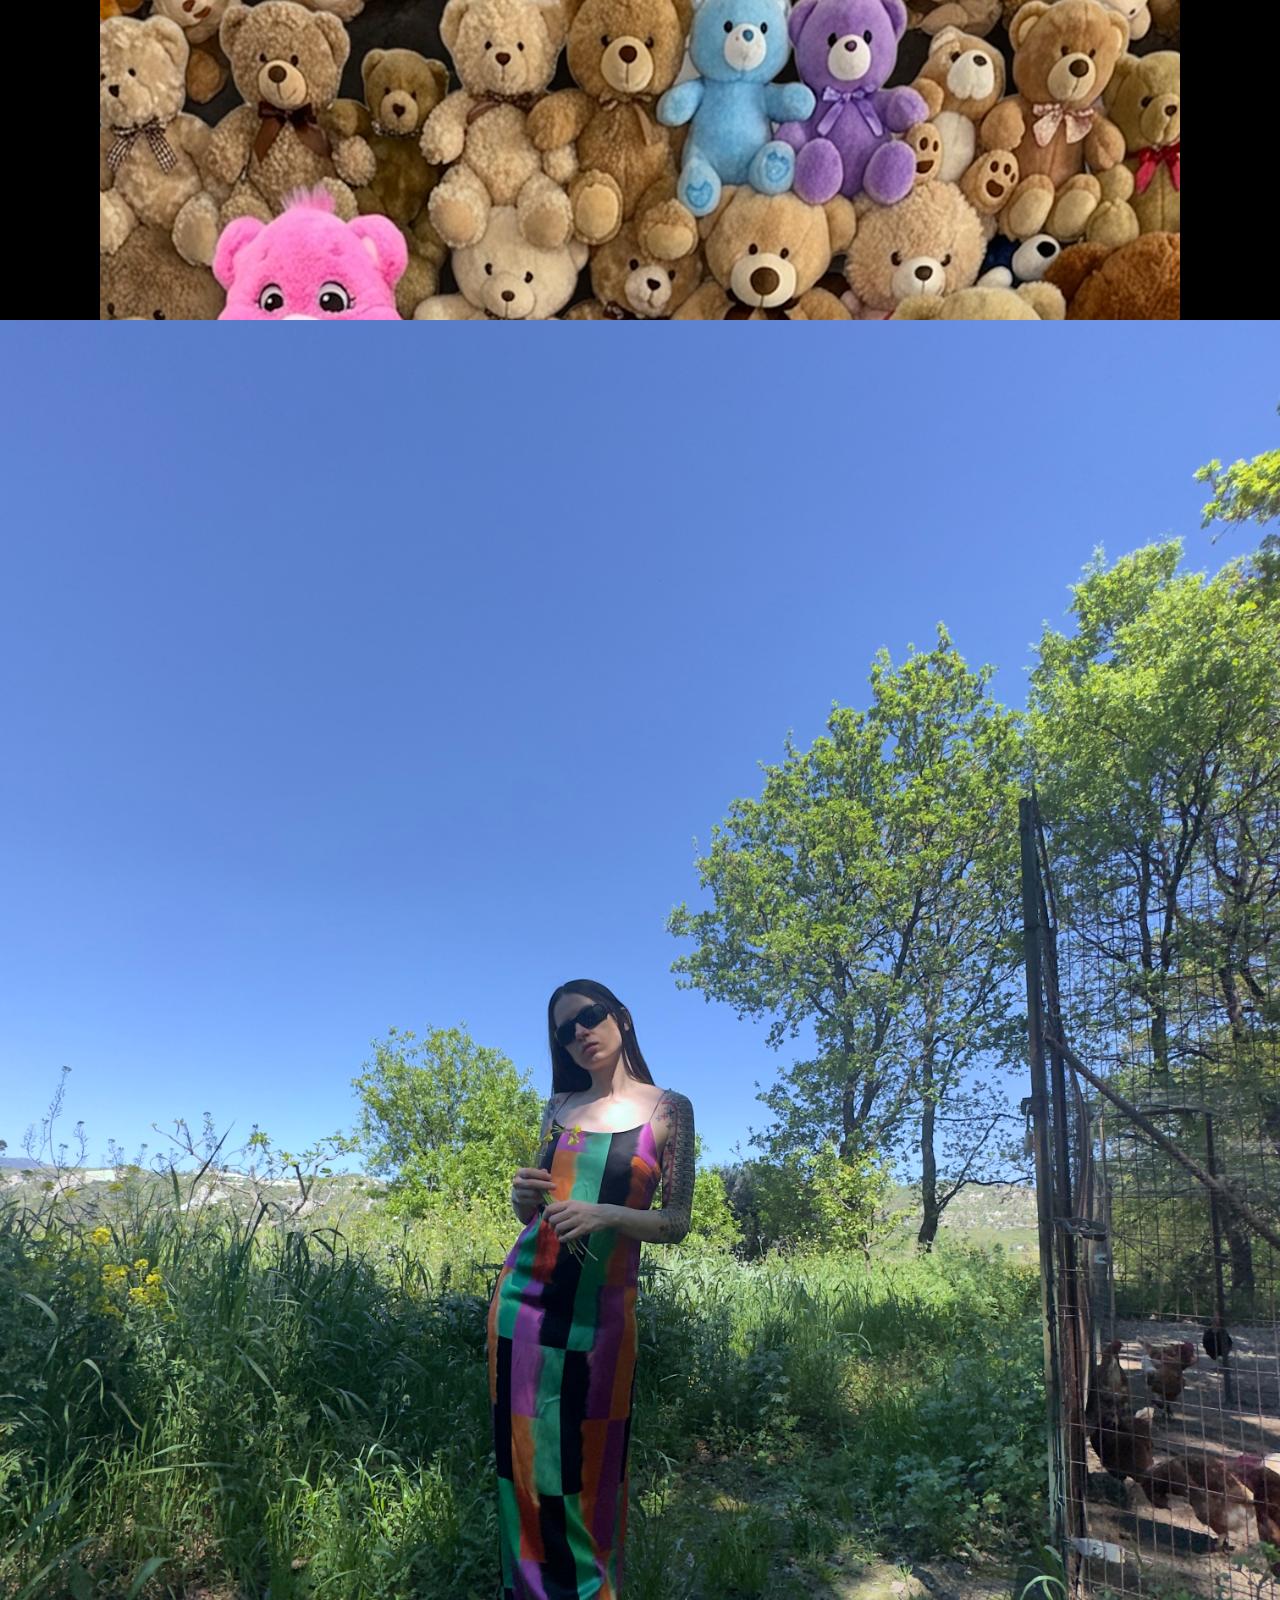
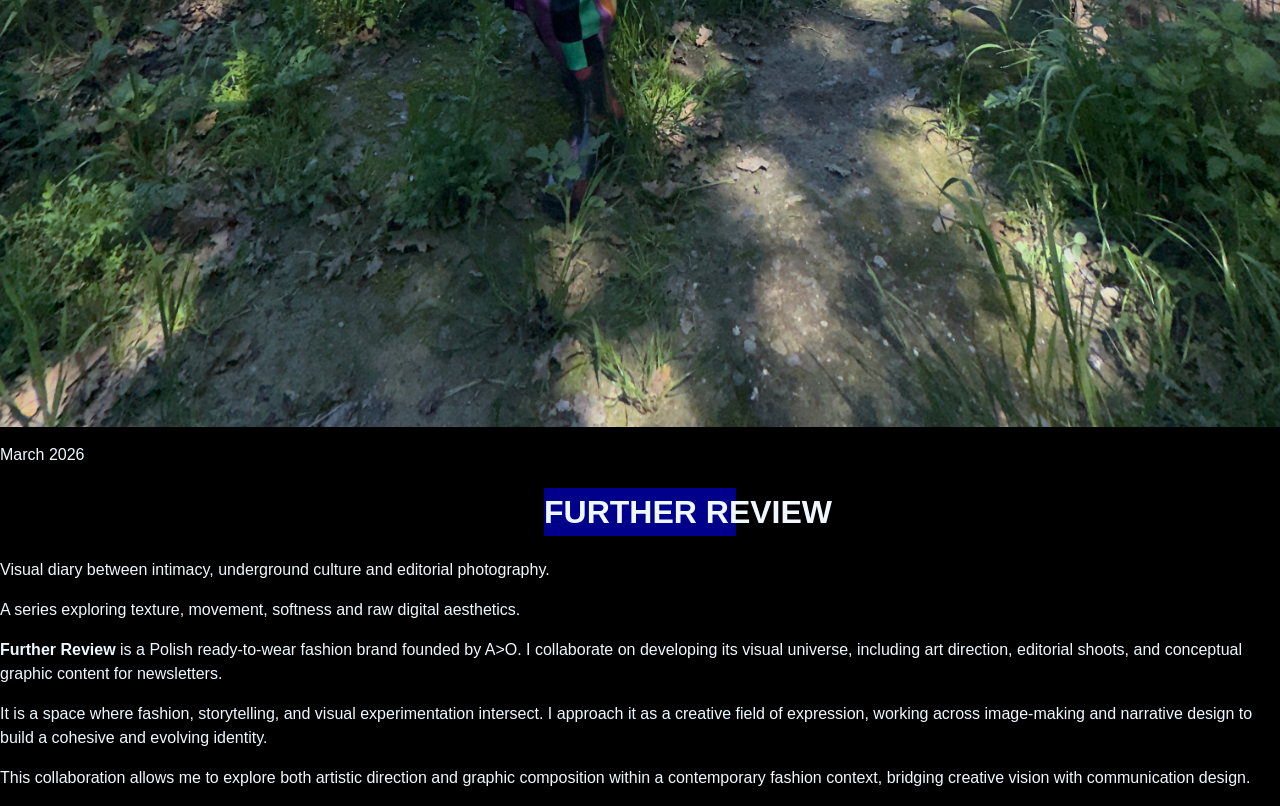
==== commit 4db19b8f: "Update ania.html" ====
--- a/ania.html
+++ b/ania.html
@@ -56,13 +56,6 @@
       <img src="Further review field of spring flowers 206268 V2.PNG" alt="">
     </div>
 
-    <div class="image-block">
-      <img src="FR-Pop-up-IG-post-V4.PNG" alt="">
-    </div>
-
-    <div class="image-block">
-      <img src="IMG_0696.jpg" alt="">
-    </div>
 
     <div class="image-block">
       <img src="IMG_1831.jpg" alt="">
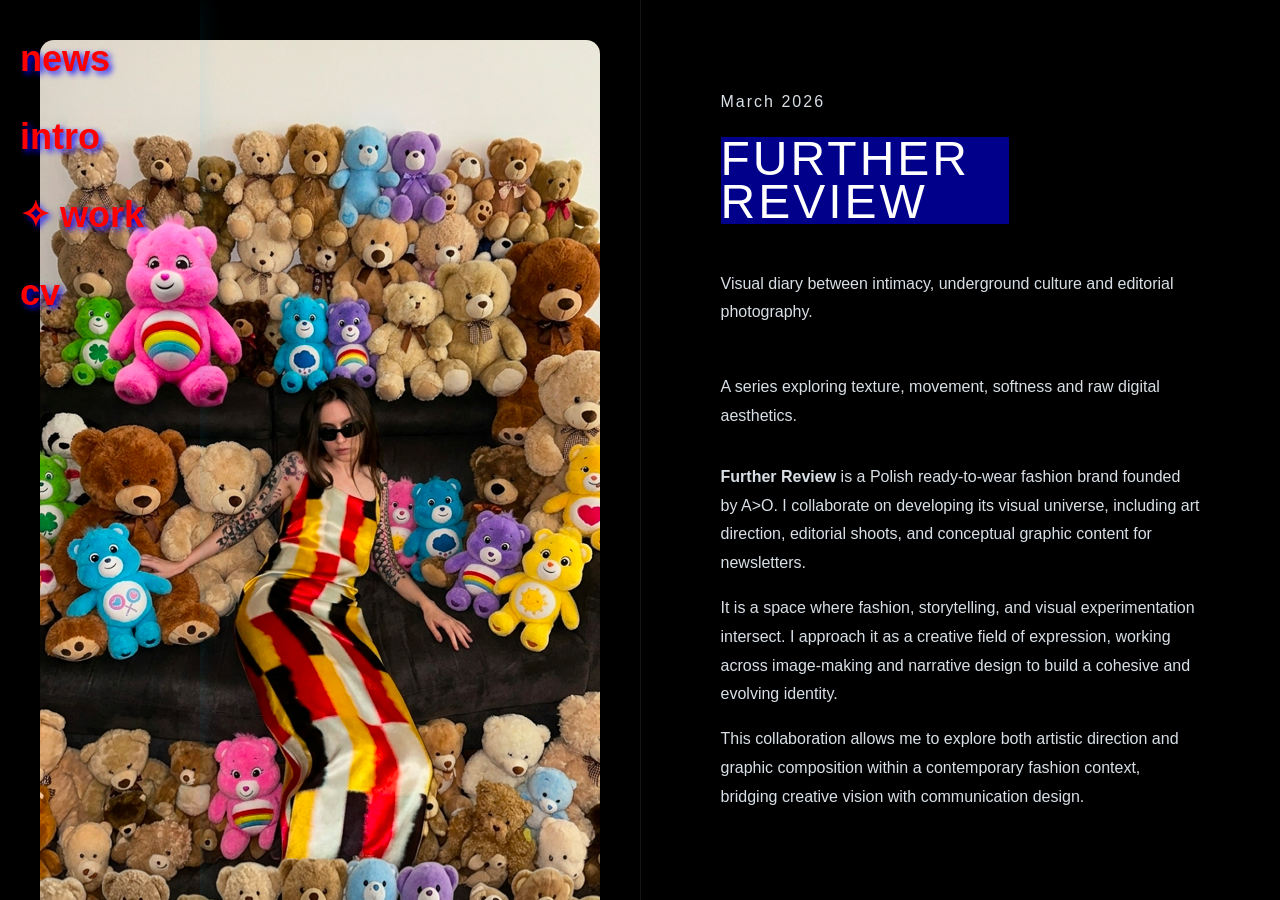
==== commit 7a287c86: "Update ania.html" ====
--- a/ania.html
+++ b/ania.html
@@ -56,7 +56,10 @@
       <img src="Further review field of spring flowers 206268 V2.PNG" alt="">
     </div>
 
-
+ <div class="image-block">
+      <img src="IMG_0990" alt="">
+    </div>
+    
     <div class="image-block">
       <img src="IMG_1831.jpg" alt="">
     </div>
--- a/ania.css
+++ b/ania.css
@@ -1,68 +1,148 @@
-html, body {
+/* ================= GLOBAL ================= */
+
+html,
+body {
   margin: 0;
   padding: 0;
-  background: black !important; /* force le noir et supprime toute image de styles.css */
+  background: black;
   color: white;
-  font-family: 'Octuple Max', sans-serif;
+
+  height: 100%;
+  overflow: hidden;
+
+  font-family: Arial, sans-serif;
 }
 
-header {
-  text-align: center;
-  padding: 40px 0;
+/* ================= SPLIT LAYOUT ================= */
+
+.split-layout {
+  display: flex;
+  width: 100%;
+  height: 100vh;
 }
 
-header h1 {
-  font-size: 48px;
-  color: #ff5fa2;
-  margin: 0;
+/* ================= LEFT SIDE ================= */
+
+.left-side {
+  width: 50%;
+  height: 100vh;
+
+  overflow-y: auto;
+  overflow-x: hidden;
+
+  padding: 40px;
+  box-sizing: border-box;
 }
 
-.gallery-container {
-  display: grid;
-  grid-template-columns: repeat(auto-fit, minmax(300px, 1fr));
-  gap: 20px;
-  padding: 40px;
-  max-width: 1200px;
-  margin: 0 auto;
+/* hide scrollbar */
+.left-side::-webkit-scrollbar {
+  display: none;
 }
 
-.gallery-item img {
-  width: 100%;
-  height: auto;
-  display: block;
-  border-radius: 12px;
-  box-shadow: 0 0 20px rgba(255, 95, 162, 0.6);
-  transition: transform 0.3s ease, box-shadow 0.3s ease;
+.image-block {
+  margin-bottom: 40px;
 }
 
-.gallery-item img:hover {
-  transform: scale(1.05);
-  box-shadow: 0 0 30px rgba(255, 95, 162, 0.9);
+.image-block img {
+  width: 100%;
+  display: block;
+  border-radius: 14px;
 }
 
-footer {
-  text-align: center;
-  padding: 20px;
-  color: white;
-  background-color: #111;
-}
-@charset "UTF-8";
-/* CSS Document */
+/* ================= RIGHT SIDE ================= */
 
-/* Images plus grandes (moitié de page) */
-/* Ligne des deux grandes images */
-.full-row {
-  grid-column: 1 / -1; /* prend toute la largeur */
-  display: grid;
-  grid-template-columns: 1fr 1fr; /* 2 colonnes égales */
-  gap: 20px;
+.right-side {
+  width: 50%;
+  height: 100vh;
+
+  overflow-y: auto;
+  overflow-x: hidden;
+
+  border-left: 1px solid rgba(255,255,255,0.08);
+
+  display: flex;
 }
 
+/* content wrapper */
+.text-sticky {
+  padding: 80px;
+  box-sizing: border-box;
 
-/* Décale tout le contenu principal */
-header,
-.gallery-container,
-footer {
-  margin-left: 220px;
+  min-height: 100vh;
+
+  display: flex;
+  flex-direction: column;
+  justify-content: center;
 }
 
+/* ================= TITLE ================= */
+
+.text-sticky h1 {
+  font-size: 48px;
+  font-weight: 300;
+  line-height: 0.9;
+  letter-spacing: 3px;
+  text-transform: uppercase;
+  margin: 0 0 30px 0;
+  color: white;
+}
+
+/* force line break */
+.text-sticky h1 span {
+  display: block;
+}
+
+/* ================= TYPOGRAPHY ================= */
+
+.ania-date {
+  font-size: 14px;
+  letter-spacing: 2px;
+  opacity: 0.5;
+  margin-bottom: 20px;
+}
+
+.ania-description {
+  font-size: 20px;
+  max-width: 500px;
+  margin-bottom: 30px;
+  line-height: 1.6;
+}
+
+.text-sticky p {
+  font-size: 16px;
+  line-height: 1.8;
+  max-width: 520px;
+  opacity: 0.9;
+}
+
+/* ================= MOBILE ================= */
+
+@media (max-width: 768px) {
+
+  html,
+  body {
+    overflow: auto;
+    height: auto;
+  }
+
+  .split-layout {
+    flex-direction: column;
+    height: auto;
+  }
+
+  .left-side,
+  .right-side {
+    width: 100%;
+    height: auto;
+  }
+
+  .text-sticky {
+    padding: 40px 20px;
+    min-height: auto;
+  }
+
+  .text-sticky h1 {
+    font-size: 36px;
+  }
+
+}
